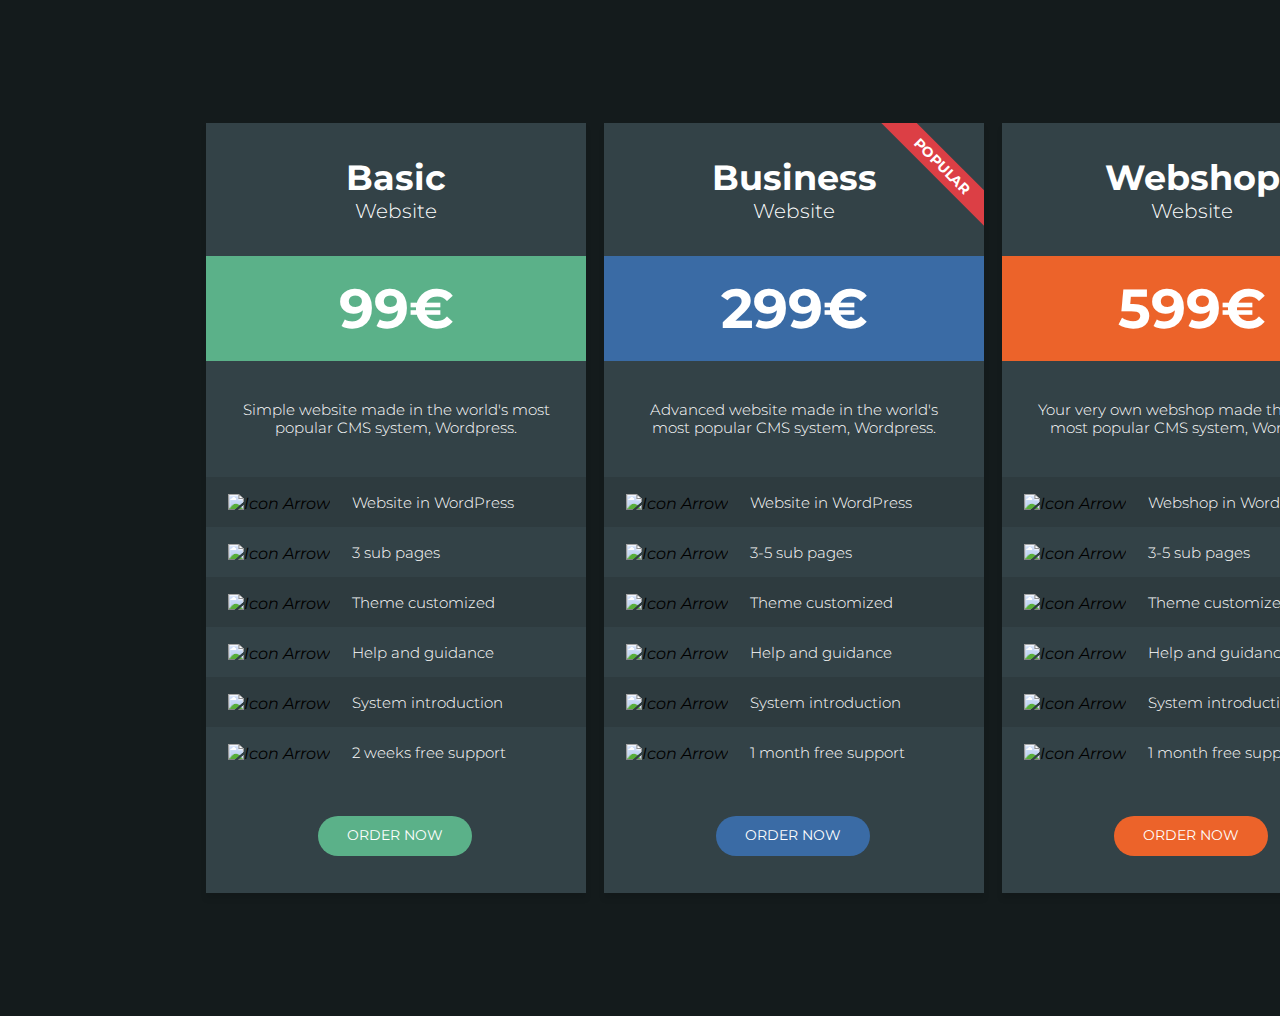
==== index.html @ 3babcb93 "complete" ====
<!DOCTYPE html>
<html lang="en">

<head>
    <meta charset="UTF-8">
    <meta http-equiv="X-UA-Compatible" content="IE=edge">
    <meta name="viewport" content="width=device-width, initial-scale=1.0">
    <title>Document</title>
    <link rel="preconnect" href="https://fonts.googleapis.com">
    <link rel="preconnect" href="https://fonts.gstatic.com" crossorigin>
    <link href="https://fonts.googleapis.com/css2?family=Montserrat:wght@300;400;700&display=swap" rel="stylesheet">
    <link rel="stylesheet" href="https://cdnjs.cloudflare.com/ajax/libs/normalize/8.0.1/normalize.css" />
    <link rel="stylesheet" href="styles/styles.css">

</head>

<body>
    <div class="price__tables">
        <div class="green">
            <div class="green__card-green">
                <h1 class="price__title">Basic</h1>
                <span class="price__info">Website</span>
                <div class="green__card-background">
                    <span class="price__amount">99€</span>
                </div>
                <p class="price__description">Simple website made in the world's most popular CMS system,
                    Wordpress.</p>
                <div class="price__card-dark">
                    <i class="price__card-icon"><img class="price__card-greenicon"
                            src="https://gromcode.s3.eu-central-1.amazonaws.com/front-end/html-css/lesson+25/verification-checkmark-symbol_green.png"
                            alt="Icon Arrow"></i>
                    <span class="price__services">Website in WordPress</span>
                </div>
                <div class="price__card">
                    <i class="price__card-icon"> <img class="price__card-greenicon"
                            src="https://gromcode.s3.eu-central-1.amazonaws.com/front-end/html-css/lesson+25/verification-checkmark-symbol_green.png"
                            alt="Icon Arrow"></i>
                    <span class="price__services">3 sub pages</span>
                </div>
                <div class="price__card-dark">
                    <i class="price__card-icon"> <img class="price__card-greenicon"
                            src="https://gromcode.s3.eu-central-1.amazonaws.com/front-end/html-css/lesson+25/verification-checkmark-symbol_green.png"
                            alt="Icon Arrow"></i>
                    <span class="price__services">Theme customized</span>
                </div>
                <div class="price__card">
                    <i class="price__card-icon"> <img class="price__card-greenicon"
                            src="https://gromcode.s3.eu-central-1.amazonaws.com/front-end/html-css/lesson+25/verification-checkmark-symbol_green.png"
                            alt="Icon Arrow"></i>
                    <span class="price__services">Help and guidance</span>
                </div>
                <div class="price__card-dark">
                    <i class="price__card-icon"> <img class="price__card-greenicon"
                            src="https://gromcode.s3.eu-central-1.amazonaws.com/front-end/html-css/lesson+25/verification-checkmark-symbol_green.png"
                            alt="Icon Arrow"></i>
                    <span class="price__services">System introduction</span>
                </div>
                <div class="price__card">
                    <i class="price__card-icon"> <img class="price__card-greenicon"
                            src="https://gromcode.s3.eu-central-1.amazonaws.com/front-end/html-css/lesson+25/verification-checkmark-symbol_green.png"
                            alt="Icon Arrow"></i>
                    <span class="price__services">2 weeks free support</span>
                </div>
                <div class="green__card-order">
                    <span class="price__order-text">ORDER NOW</span>
                </div>
            </div>
        </div>
        <div class="price__card-blue">
            <h1 class="price__title">Business</h1>
            <span class="price__info">Website</span>
            <span class="price__card-popular"> <span class="price__card-populartext">POPULAR</span></span>
            <div class="blue__card-background">
                <span class="price__amount">299€</span>
            </div>
            <p class="price__description">Advanced website made in the world's most popular CMS system,
                Wordpress.</p>
            <div class="price__card-dark">
                <i class="price__card-icon"><img class="price__card-greenicon"
                        src="https://gromcode.s3.eu-central-1.amazonaws.com/front-end/html-css/lesson+25/verification-checkmark-symbol_blue.png"
                        alt="Icon Arrow"></i>
                <span class="price__services">Website in WordPress</span>
            </div>
            <div class="price__card">
                <i class="price__card-icon"> <img class="price__card-greenicon"
                        src="https://gromcode.s3.eu-central-1.amazonaws.com/front-end/html-css/lesson+25/verification-checkmark-symbol_blue.png"
                        alt="Icon Arrow"></i>
                <span class="price__services">3-5 sub pages</span>
            </div>
            <div class="price__card-dark">
                <i class="price__card-icon"> <img class="price__card-greenicon"
                        src="https://gromcode.s3.eu-central-1.amazonaws.com/front-end/html-css/lesson+25/verification-checkmark-symbol_blue.png"
                        alt="Icon Arrow"></i>
                <span class="price__services">Theme customized</span>
            </div>
            <div class="price__card">
                <i class="price__card-icon"> <img class="price__card-greenicon"
                        src="https://gromcode.s3.eu-central-1.amazonaws.com/front-end/html-css/lesson+25/verification-checkmark-symbol_blue.png"
                        alt="Icon Arrow"></i>
                <span class="price__services">Help and guidance</span>
            </div>
            <div class="price__card-dark">
                <i class="price__card-icon"> <img class="price__card-greenicon"
                        src="https://gromcode.s3.eu-central-1.amazonaws.com/front-end/html-css/lesson+25/verification-checkmark-symbol_blue.png"
                        alt="Icon Arrow"></i>
                <span class="price__services">System introduction</span>
            </div>
            <div class="price__card">
                <i class="price__card-icon"> <img class="price__card-greenicon"
                        src="https://gromcode.s3.eu-central-1.amazonaws.com/front-end/html-css/lesson+25/verification-checkmark-symbol_blue.png"
                        alt="Icon Arrow"></i>
                <span class="price__services">1 month free support</span>
            </div>
            <div class="price__card-orderblue">
                <span class="price__order-text">ORDER NOW</span>
            </div>
        </div>
        <div class="price__card-orange">
            <h1 class="price__title">Webshop</h1>
            <span class="price__info">Website</span>
            <div class="orange__card-background">
                <span class="price__amount">599€</span>
            </div>
            <p class="price__description">Your very own webshop made the world's most popular CMS system,
                Wordpress.</p>
            <div class="price__card-dark">
                <i class="price__card-icon"><img class="price__card-greenicon"
                        src="https://gromcode.s3.eu-central-1.amazonaws.com/front-end/html-css/lesson+25/verification-checkmark-symbol_orange.png"
                        alt="Icon Arrow"></i>
                <span class="price__services">Webshop in WordPress</span>
            </div>
            <div class="price__card">
                <i class="price__card-icon"> <img class="price__card-greenicon"
                        src="https://gromcode.s3.eu-central-1.amazonaws.com/front-end/html-css/lesson+25/verification-checkmark-symbol_orange.png"
                        alt="Icon Arrow"></i>
                <span class="price__services">3-5 sub pages</span>
            </div>
            <div class="price__card-dark">
                <i class="price__card-icon"> <img class="price__card-greenicon"
                        src="https://gromcode.s3.eu-central-1.amazonaws.com/front-end/html-css/lesson+25/verification-checkmark-symbol_orange.png"
                        alt="Icon Arrow"></i>
                <span class="price__services">Theme customized</span>
            </div>
            <div class="price__card">
                <i class="price__card-icon"> <img class="price__card-greenicon"
                        src="https://gromcode.s3.eu-central-1.amazonaws.com/front-end/html-css/lesson+25/verification-checkmark-symbol_orange.png"
                        alt="Icon Arrow"></i>
                <span class="price__services">Help and guidance</span>
            </div>
            <div class="price__card-dark">
                <i class="price__card-icon"> <img class="price__card-greenicon"
                        src="https://gromcode.s3.eu-central-1.amazonaws.com/front-end/html-css/lesson+25/verification-checkmark-symbol_orange.png"
                        alt="Icon Arrow"></i>
                <span class="price__services">System introduction</span>
            </div>
            <div class="price__card">
                <i class="price__card-icon"> <img class="price__card-greenicon"
                        src="https://gromcode.s3.eu-central-1.amazonaws.com/front-end/html-css/lesson+25/verification-checkmark-symbol_orange.png"
                        alt="Icon Arrow"></i>
                <span class="price__services">1 month free support</span>
            </div>
            <div class="price__card-orderorange">
                <span class="price__order-text">ORDER NOW</span>
            </div>
        </div>
    </div>
</body>

</html>
---- styles/styles.css ----
* {
  box-sizing: border-box;
}

html {
  font-family: "Montserrat", sans-serif;
}

body {
  flex-direction: row;
  width: 1440px;
  height: 1000px;
  background: #141b1c;
}

.green__card {
  display: flex;
}

.price__tables {
  display: flex;
  justify-content: center;
  align-items: center;
}

.price__title {
  font-weight: 700;
  font-size: 35px;
  line-height: 43px;
  text-align: center;
  color: #ffffff;
  padding-top: 33px;
  margin: 0;
}

.price__info {
  display: block;
  margin: auto;
  font-weight: 300;
  font-size: 20px;
  line-height: 24px;
  color: #ffffff;
  text-align: center;
}

.price__amount {
  display: block;
  padding-top: 19px;
  font-weight: 700;
  font-size: 55px;
  line-height: 67px;
  text-align: center;
  color: #ffffff;
}

.price__description {
  display: block;
  margin: 0;
  padding: 40px 26px 40px 26px;
  font-weight: 300;
  font-size: 15px;
  line-height: 18px;
  text-align: center;
  color: #ffffff;
}

.price__card {
  display: flex;
  height: 50px;
}

.price__card-dark {
  background: rgba(42, 52, 56, 0.5);
  mix-blend-mode: normal;
  width: 100%;
  height: 50px;
  display: flex;
}

.price__services {
  font-weight: 300;
  font-size: 15px;
  height: 18px;
  color: #ffffff;
  padding-left: 22px;
  padding-top: 16px;
}

.price__order-text {
  display: block;
  font-weight: 400;
  font-size: 14px;
  line-height: 17px;
  text-align: center;
  color: #ffffff;
  padding-top: 11px;
}

.price__card-greenicon {
  width: 15px;
  height: 13px;
}

.price__card-icon {
  padding-left: 22px;
  padding-top: 17px;
}

.green__card-green {
  background: #334247;
  box-shadow: 0px 6px 6px rgba(0, 0, 0, 0.087466);
  width: 380px;
  height: 770px;
  margin: 0;
  margin-top: 115px;
  margin-left: 132px;
}
.green__card-background {
  background-color: #5bb189;
  width: 100%;
  height: 105px;
  margin-top: 33px;
}
.green__card-order {
  background: #5bb189;
  border-radius: 20px;
  width: 154px;
  height: 40px;
  margin-top: 39px;
  margin-left: 112px;
}

.price__card-blue {
  background: #334247;
  box-shadow: 0px 6px 6px rgba(0, 0, 0, 0.087466);
  width: 380px;
  height: 770px;
  margin: 0;
  margin-top: 115px;
  margin-left: 18px;
  position: relative;
  text-overflow: clip;
  overflow: hidden;
}

.price__card-popular {
  position: absolute;
  background: #dc3f45;
  transform: rotate(-45deg);
  width: 25px;
  height: 147px;
  top: -31px;
  left: 325px;
}

.price__card-populartext {
  display: block;
  position: absolute;
  text-align: center;
  font-weight: 700;
  font-size: 14px;
  line-height: 17px;
  color: #ffffff;
  transform: rotate(90deg);
  top: 66px;
  right: -23px;
}

.blue__card-background {
  background: #3a6ba5;
  width: 100%;
  height: 105px;
  margin-top: 33px;
}

.price__card-orderblue {
  background: #3a6ba5;
  border-radius: 20px;
  width: 154px;
  height: 40px;
  margin-top: 39px;
  margin-left: 112px;
}

.price__card-orange {
  background: #334247;
  box-shadow: 0px 6px 6px rgba(0, 0, 0, 0.087466);
  width: 380px;
  height: 770px;
  margin: 0;
  margin-top: 115px;
  margin-left: 18px;
}

.orange__card-background {
  width: 100%;
  height: 105px;
  background: #ec632a;
  margin-top: 33px;
}

.price__card-orderorange {
  background: #ec632a;
  border-radius: 20px;
  width: 154px;
  height: 40px;
  margin-top: 39px;
  margin-left: 112px;
}

/*# sourceMappingURL=styles.css.map */
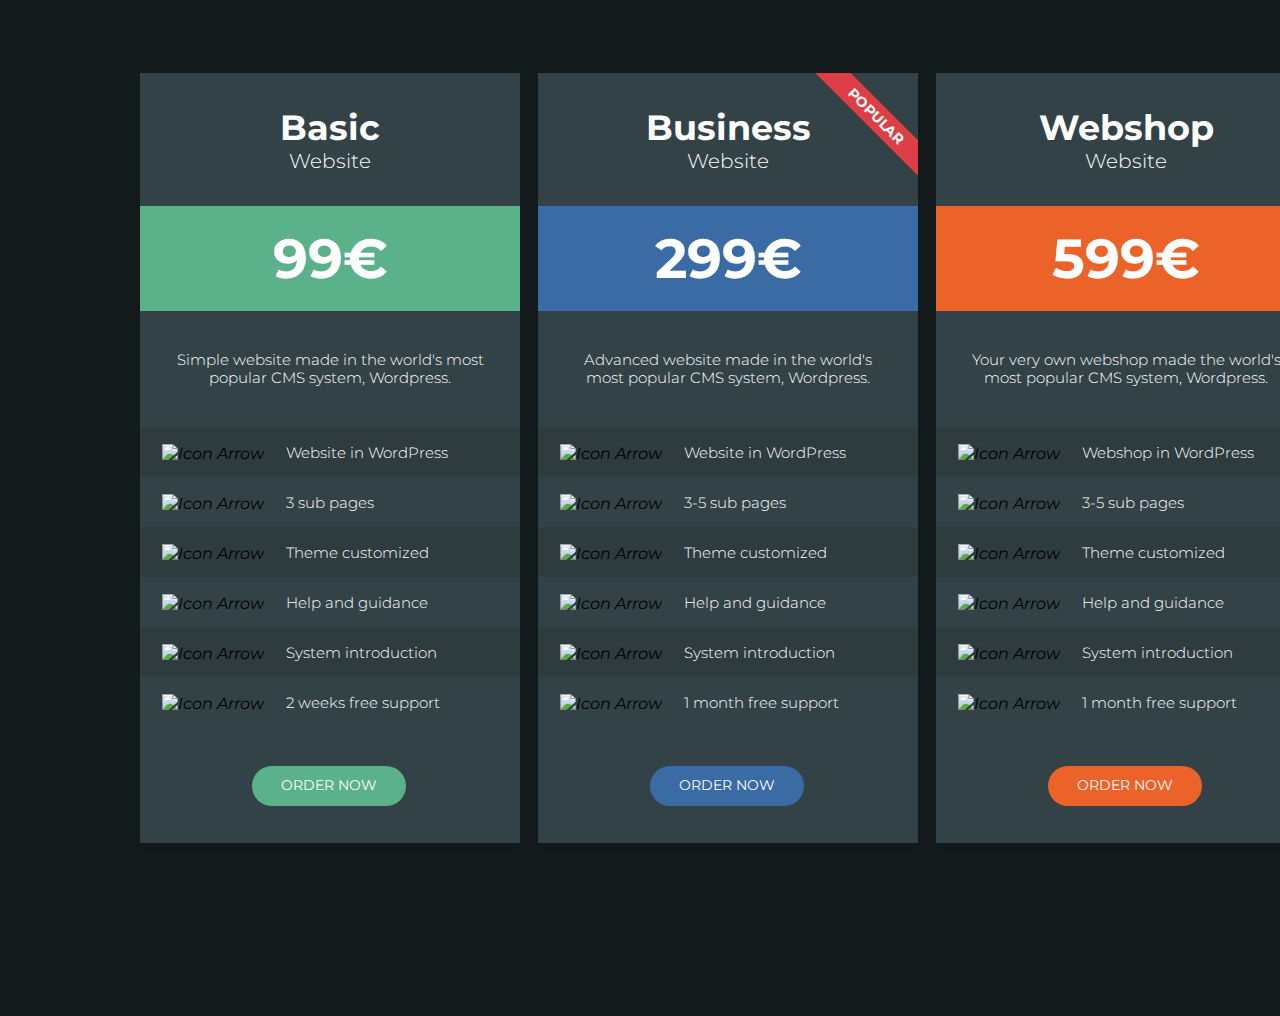
==== commit 1447a141: "complete" ====
--- a/index.html
+++ b/index.html
@@ -5,7 +5,7 @@
     <meta charset="UTF-8">
     <meta http-equiv="X-UA-Compatible" content="IE=edge">
     <meta name="viewport" content="width=device-width, initial-scale=1.0">
-    <title>Document</title>
+    <title>Price page</title>
     <link rel="preconnect" href="https://fonts.googleapis.com">
     <link rel="preconnect" href="https://fonts.gstatic.com" crossorigin>
     <link href="https://fonts.googleapis.com/css2?family=Montserrat:wght@300;400;700&display=swap" rel="stylesheet">
--- a/styles/styles.css
+++ b/styles/styles.css
@@ -21,6 +21,7 @@
   display: flex;
   justify-content: center;
   align-items: center;
+  padding-top: 65px;
 }
 
 .price__title {
@@ -112,8 +113,6 @@
   width: 380px;
   height: 770px;
   margin: 0;
-  margin-top: 115px;
-  margin-left: 132px;
 }
 .green__card-background {
   background-color: #5bb189;
@@ -136,7 +135,6 @@
   width: 380px;
   height: 770px;
   margin: 0;
-  margin-top: 115px;
   margin-left: 18px;
   position: relative;
   text-overflow: clip;
@@ -188,7 +186,6 @@
   width: 380px;
   height: 770px;
   margin: 0;
-  margin-top: 115px;
   margin-left: 18px;
 }
 
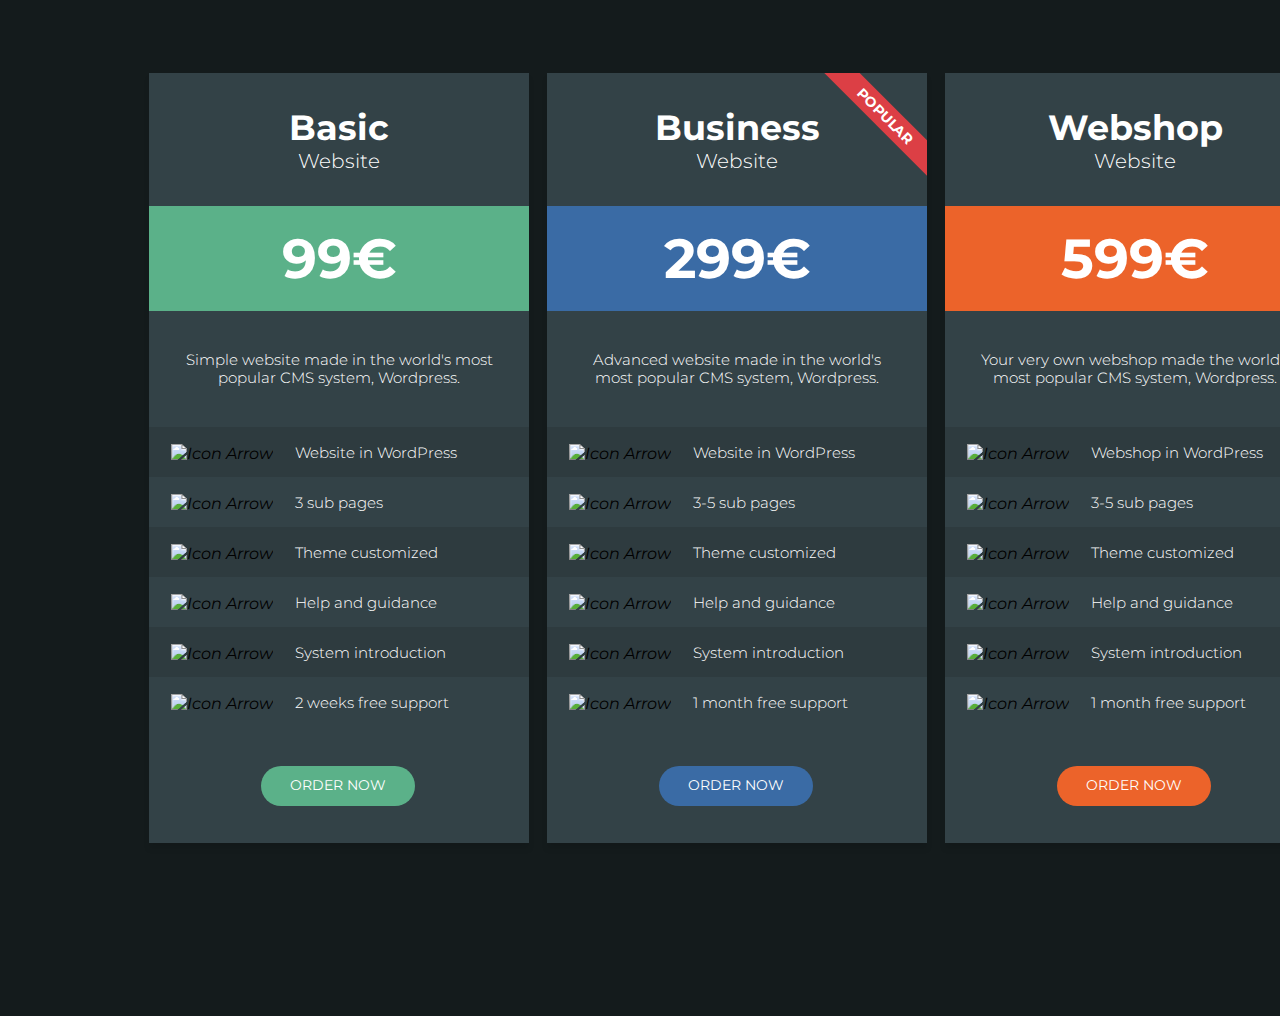
==== commit 988097c5: "complete" ====
--- a/index.html
+++ b/index.html
@@ -15,12 +15,12 @@
 </head>
 
 <body>
-    <div class="price__tables">
-        <div class="green">
-            <div class="green__card-green">
+    <div class="price">
+        <div class="table">
+            <div class="table__card-green">
                 <h1 class="price__title">Basic</h1>
                 <span class="price__info">Website</span>
-                <div class="green__card-background">
+                <div class="table__card-background">
                     <span class="price__amount">99€</span>
                 </div>
                 <p class="price__description">Simple website made in the world's most popular CMS system,
@@ -61,16 +61,16 @@
                             alt="Icon Arrow"></i>
                     <span class="price__services">2 weeks free support</span>
                 </div>
-                <div class="green__card-order">
+                <div class="table__card-order">
                     <span class="price__order-text">ORDER NOW</span>
                 </div>
             </div>
         </div>
-        <div class="price__card-blue">
+        <div class="table">
             <h1 class="price__title">Business</h1>
             <span class="price__info">Website</span>
-            <span class="price__card-popular"> <span class="price__card-populartext">POPULAR</span></span>
-            <div class="blue__card-background">
+            <span class="table__popular"> <span class="table__text">POPULAR</span></span>
+            <div class="table__background">
                 <span class="price__amount">299€</span>
             </div>
             <p class="price__description">Advanced website made in the world's most popular CMS system,
@@ -111,14 +111,14 @@
                         alt="Icon Arrow"></i>
                 <span class="price__services">1 month free support</span>
             </div>
-            <div class="price__card-orderblue">
+            <div class="table__order">
                 <span class="price__order-text">ORDER NOW</span>
             </div>
         </div>
-        <div class="price__card-orange">
+        <div class="table">
             <h1 class="price__title">Webshop</h1>
             <span class="price__info">Website</span>
-            <div class="orange__card-background">
+            <div class="table__background">
                 <span class="price__amount">599€</span>
             </div>
             <p class="price__description">Your very own webshop made the world's most popular CMS system,
@@ -159,7 +159,7 @@
                         alt="Icon Arrow"></i>
                 <span class="price__services">1 month free support</span>
             </div>
-            <div class="price__card-orderorange">
+            <div class="table__order">
                 <span class="price__order-text">ORDER NOW</span>
             </div>
         </div>
--- a/styles/styles.css
+++ b/styles/styles.css
@@ -13,17 +13,12 @@
   background: #141b1c;
 }
 
-.green__card {
-  display: flex;
-}
-
-.price__tables {
+.price {
   display: flex;
   justify-content: center;
   align-items: center;
   padding-top: 65px;
 }
-
 .price__title {
   font-weight: 700;
   font-size: 35px;
@@ -33,7 +28,6 @@
   padding-top: 33px;
   margin: 0;
 }
-
 .price__info {
   display: block;
   margin: auto;
@@ -43,7 +37,6 @@
   color: #ffffff;
   text-align: center;
 }
-
 .price__amount {
   display: block;
   padding-top: 19px;
@@ -53,7 +46,6 @@
   text-align: center;
   color: #ffffff;
 }
-
 .price__description {
   display: block;
   margin: 0;
@@ -64,12 +56,10 @@
   text-align: center;
   color: #ffffff;
 }
-
 .price__card {
   display: flex;
   height: 50px;
 }
-
 .price__card-dark {
   background: rgba(42, 52, 56, 0.5);
   mix-blend-mode: normal;
@@ -77,7 +67,6 @@
   height: 50px;
   display: flex;
 }
-
 .price__services {
   font-weight: 300;
   font-size: 15px;
@@ -86,7 +75,6 @@
   padding-left: 22px;
   padding-top: 16px;
 }
-
 .price__order-text {
   display: block;
   font-weight: 400;
@@ -96,31 +84,29 @@
   color: #ffffff;
   padding-top: 11px;
 }
-
 .price__card-greenicon {
   width: 15px;
   height: 13px;
 }
-
 .price__card-icon {
   padding-left: 22px;
   padding-top: 17px;
 }
 
-.green__card-green {
+.table__card-green {
   background: #334247;
   box-shadow: 0px 6px 6px rgba(0, 0, 0, 0.087466);
   width: 380px;
   height: 770px;
   margin: 0;
 }
-.green__card-background {
+.table__card-background {
   background-color: #5bb189;
   width: 100%;
   height: 105px;
   margin-top: 33px;
 }
-.green__card-order {
+.table__card-order {
   background: #5bb189;
   border-radius: 20px;
   width: 154px;
@@ -129,7 +115,7 @@
   margin-left: 112px;
 }
 
-.price__card-blue {
+.table {
   background: #334247;
   box-shadow: 0px 6px 6px rgba(0, 0, 0, 0.087466);
   width: 380px;
@@ -140,8 +126,7 @@
   text-overflow: clip;
   overflow: hidden;
 }
-
-.price__card-popular {
+.table__popular {
   position: absolute;
   background: #dc3f45;
   transform: rotate(-45deg);
@@ -150,8 +135,7 @@
   top: -31px;
   left: 325px;
 }
-
-.price__card-populartext {
+.table__text {
   display: block;
   position: absolute;
   text-align: center;
@@ -163,15 +147,13 @@
   top: 66px;
   right: -23px;
 }
-
-.blue__card-background {
+.table__background {
   background: #3a6ba5;
   width: 100%;
   height: 105px;
   margin-top: 33px;
 }
-
-.price__card-orderblue {
+.table__order {
   background: #3a6ba5;
   border-radius: 20px;
   width: 154px;
@@ -180,7 +162,7 @@
   margin-left: 112px;
 }
 
-.price__card-orange {
+.table {
   background: #334247;
   box-shadow: 0px 6px 6px rgba(0, 0, 0, 0.087466);
   width: 380px;
@@ -188,15 +170,13 @@
   margin: 0;
   margin-left: 18px;
 }
-
-.orange__card-background {
+:nth-child(3) .table__background {
   width: 100%;
   height: 105px;
   background: #ec632a;
   margin-top: 33px;
 }
-
-.price__card-orderorange {
+:nth-child(3) .table__order {
   background: #ec632a;
   border-radius: 20px;
   width: 154px;
